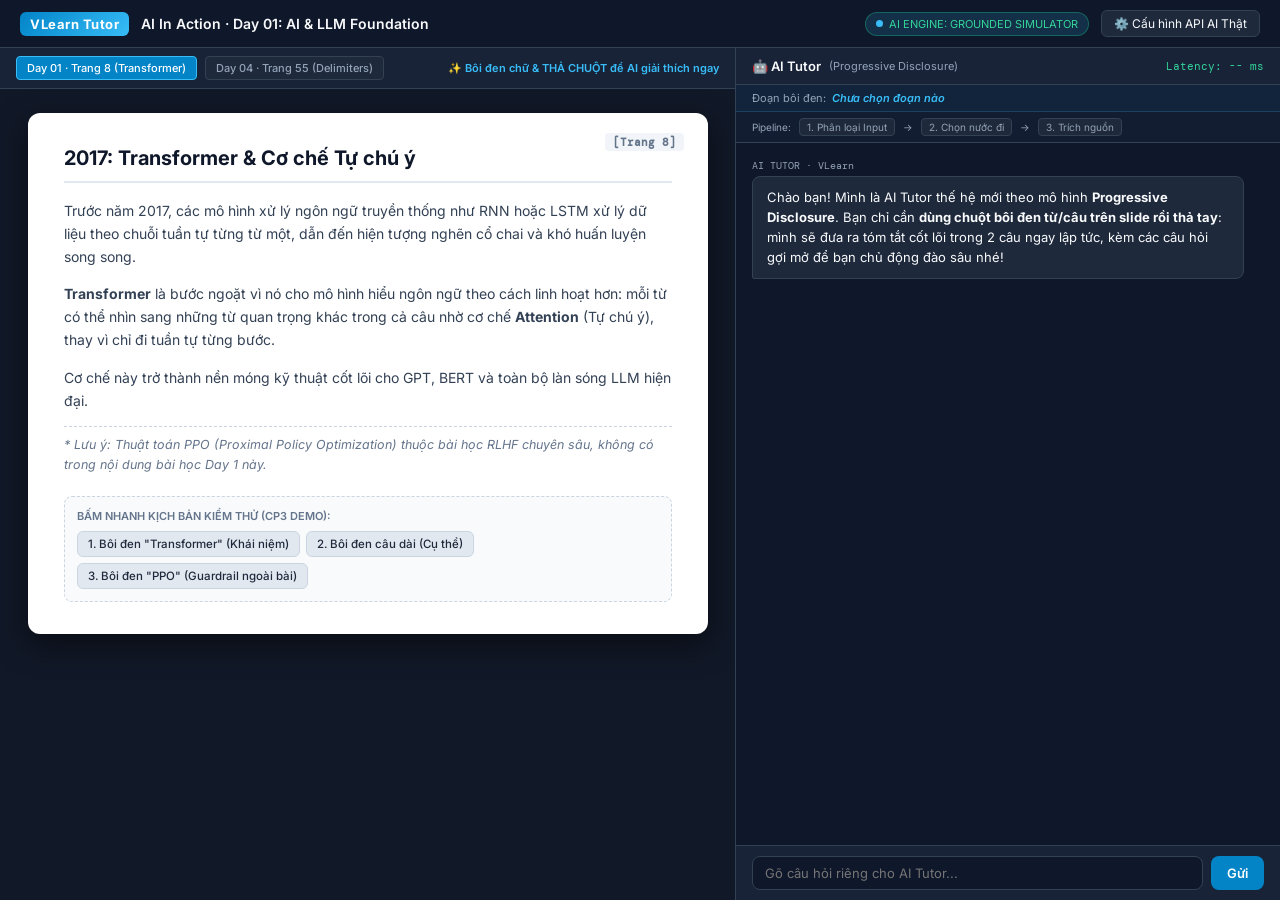
==== codebase/index.html @ 0c8eb166 "feat(CP3): Hoàn thiện VLearn AI Tutor prototype và bộ đánh giá 20 test cases 100% pass rate - Codeba" ====
<!DOCTYPE html>
<html lang="vi">
<head>
<meta charset="UTF-8">
<meta name="viewport" content="width=device-width, initial-scale=1.0">
<title>VLearn AI Tutor · Live Demo CP3 (Progressive Disclosure & Grounded AI)</title>
<link href="https://fonts.googleapis.com/css2?family=Inter:wght@400;500;600;700&family=DM+Mono:wght@400;500&display=swap" rel="stylesheet">
<link rel="stylesheet" href="style.css">
</head>
<body>

<!-- HEADER -->
<header>
  <div class="logo-area">
    <div class="logo-badge">VLearn Tutor</div>
    <div class="course-title" id="header-course-title">AI In Action · Day 01: AI & LLM Foundation</div>
  </div>
  <div class="header-actions">
    <div class="ai-engine-badge" id="engine-badge">
      <div class="engine-dot" id="engine-dot"></div>
      <span id="engine-label">AI ENGINE: GROUNDED SIMULATOR</span>
    </div>
    <button class="btn-config" onclick="openConfigModal()">⚙️ Cấu hình API AI Thật</button>
  </div>
</header>

<!-- WORKSPACE -->
<div class="workspace">

  <!-- LEFT: SLIDE VIEWER -->
  <div class="slide-container">
    <div class="slide-toolbar">
      <div class="slide-tabs">
        <button class="slide-tab-btn active" id="tab-d1" onclick="switchSlide('d1')">Day 01 · Trang 8 (Transformer)</button>
        <button class="slide-tab-btn" id="tab-d4" onclick="switchSlide('d4')">Day 04 · Trang 55 (Delimiters)</button>
      </div>
      <span style="color: var(--accent); font-weight: 600; font-size: 11px;">✨ Bôi đen chữ & THẢ CHUỘT để AI giải thích ngay</span>
    </div>
    
    <div class="slide-content-wrap">
      
      <!-- SLIDE DAY 01 -->
      <div class="slide-canvas" id="slide-canvas-d1">
        <div class="slide-num">[Trang 8]</div>
        <h1 class="slide-h1">2017: Transformer & Cơ chế Tự chú ý</h1>
        
        <p class="slide-p">
          Trước năm 2017, các mô hình xử lý ngôn ngữ truyền thống như RNN hoặc LSTM xử lý dữ liệu theo chuỗi tuần tự từng từ một, dẫn đến hiện tượng nghẽn cổ chai và khó huấn luyện song song.
        </p>

        <p class="slide-p">
          <strong>Transformer</strong> là bước ngoặt vì nó cho mô hình hiểu ngôn ngữ theo cách linh hoạt hơn: mỗi từ có thể nhìn sang những từ quan trọng khác trong cả câu nhờ cơ chế <strong>Attention</strong> (Tự chú ý), thay vì chỉ đi tuần tự từng bước.
        </p>

        <p class="slide-p">
          Cơ chế này trở thành nền móng kỹ thuật cốt lõi cho GPT, BERT và toàn bộ làn sóng LLM hiện đại.
        </p>

        <p class="slide-p" style="color: #64748b; font-size: 12.5px; border-top: 1px dashed #cbd5e1; padding-top: 8px;">
          <em>* Lưu ý: Thuật toán PPO (Proximal Policy Optimization) thuộc bài học RLHF chuyên sâu, không có trong nội dung bài học Day 1 này.</em>
        </p>

        <div class="slide-actions">
          <div class="slide-actions-title">Bấm nhanh kịch bản kiểm thử (CP3 Demo):</div>
          <div class="action-btns">
            <button class="scenario-btn" onclick="autoSelectText('Transformer', 'd1')">1. Bôi đen "Transformer" (Khái niệm)</button>
            <button class="scenario-btn" onclick="autoSelectText('mỗi từ có thể nhìn sang những từ quan trọng khác trong cả câu', 'd1')">2. Bôi đen câu dài (Cụ thể)</button>
            <button class="scenario-btn" onclick="autoSelectText('Thuật toán PPO (Proximal Policy Optimization)', 'd1')">3. Bôi đen "PPO" (Guardrail ngoài bài)</button>
          </div>
        </div>
      </div>

      <!-- SLIDE DAY 04 -->
      <div class="slide-canvas" id="slide-canvas-d4" style="display: none;">
        <div class="slide-num">[Trang 55]</div>
        <h1 class="slide-h1">Kỹ thuật Delimiters & Cô Lập Dữ Liệu Input</h1>
        
        <p class="slide-p">
          Khi xây dựng Agent trong production, lỗi phổ biến nhất là để dữ liệu đầu vào trộn lẫn trực tiếp với chỉ dẫn của hệ thống, gây ra rủi ro Prompt Injection và Context Bleed.
        </p>

        <div class="slide-code-box">
&lt;instruction&gt;Chỉ xử lý văn bản nằm trong thẻ &lt;user_query&gt;&lt;/instruction&gt;
&lt;user_query&gt;Bao bọc mọi dữ liệu từ User, API responses, hoặc DB queries&lt;/user_query&gt;
        </div>

        <p class="slide-p">
          <strong>Bao bọc mọi dữ liệu từ User, API responses, hoặc DB queries</strong> vào trong các thẻ định danh rõ ràng giúp mô hình phân định ranh giới giữa lệnh thực thi và dữ liệu thô.
        </p>

        <p class="slide-p">
          Nguyên tắc <strong>Tính nhất quán</strong>: Duy trì đồng nhất một loại thẻ phân tách xuyên suốt toàn bộ prompt để mô hình hình thành khuôn mẫu nhận diện ổn định.
        </p>

        <div class="slide-actions">
          <div class="slide-actions-title">Bấm nhanh kịch bản kiểm thử (Khắc phục lỗi Chatbot cũ):</div>
          <div class="action-btns">
            <button class="scenario-btn" onclick="autoSelectText('Bao bọc mọi dữ liệu từ User, API responses, hoặc DB queries', 'd4')">1. Bôi đen "Bao bọc mọi dữ liệu" (TC01)</button>
            <button class="scenario-btn" onclick="autoSelectText('Tính nhất quán', 'd4')">2. Bôi đen "Tính nhất quán" (TC03 - 3 từ)</button>
            <button class="scenario-btn" onclick="autoSelectText('context loop harness', 'd4')">3. Bôi đen "context loop harness" (TC04 - Tránh bịa trang 1077)</button>
          </div>
        </div>
      </div>

    </div>

    <!-- Floating Auto-Toast -->
    <div id="auto-toast">⚡ Đã nhận diện bôi đen, AI Tutor đang phân tích...</div>
  </div>

  <!-- RIGHT: AI TUTOR PANEL -->
  <div class="tutor-container">
    <div class="tutor-header">
      <div class="tutor-title">
        <span>🤖 AI Tutor</span>
        <span style="font-size: 11px; color: var(--text-muted); font-weight: normal;">(Progressive Disclosure)</span>
      </div>
      <div style="font-size: 11px; color: var(--success); font-family: 'DM Mono', monospace;" id="latency-display">
        Latency: -- ms
      </div>
    </div>

    <!-- Active Selection Banner -->
    <div class="selection-banner">
      <span>Đoạn bôi đen:</span>
      <span class="selection-text" id="selection-preview">Chưa chọn đoạn nào</span>
    </div>

    <!-- AI Decision Monitor (HAX G11) -->
    <div class="decision-bar" id="decision-bar">
      <span>Pipeline:</span>
      <span class="decision-step" id="step-detector">1. Phân loại Input</span>
      <span>→</span>
      <span class="decision-step" id="step-move">2. Chọn nước đi</span>
      <span>→</span>
      <span class="decision-step" id="step-ground">3. Trích nguồn</span>
    </div>

    <!-- Chat Messages -->
    <div class="chat-box" id="chat-box">
      <div class="msg msg-ai">
        <div class="msg-label">AI TUTOR · VLearn</div>
        <div class="msg-bubble">
          Chào bạn! Mình là AI Tutor thế hệ mới theo mô hình <strong>Progressive Disclosure</strong>. Bạn chỉ cần <strong>dùng chuột bôi đen từ/câu trên slide rồi thả tay</strong>: mình sẽ đưa ra tóm tắt cốt lõi trong 2 câu ngay lập tức, kèm các câu hỏi gợi mở để bạn chủ động đào sâu nhé!
        </div>
      </div>
    </div>

    <!-- Input Box -->
    <div class="tutor-footer">
      <input type="text" class="chat-input" id="user-input" placeholder="Gõ câu hỏi riêng cho AI Tutor..." onkeydown="if(event.key==='Enter') sendCustomMessage()">
      <button class="send-btn" onclick="sendCustomMessage()">Gửi</button>
    </div>
  </div>

</div>

<!-- API CONFIG MODAL -->
<div class="modal-overlay" id="config-modal">
  <div class="modal-card">
    <div class="modal-h2">
      <span>⚙️ Cấu hình API AI Thật (CP3)</span>
      <span class="modal-close" onclick="closeConfigModal()">✕</span>
    </div>
    <div class="modal-desc">
      Nhập API key của bạn để hệ thống thực hiện <strong>lời gọi AI thật</strong> trực tiếp khi bôi đen trên slide. Key chỉ lưu tại <code>localStorage</code> trên trình duyệt của bạn, hoàn toàn bảo mật và không bị commit lên git.
    </div>

    <div class="form-group">
      <label class="form-label">Chọn Nhà Cung Cấp AI:</label>
      <select class="form-select" id="api-provider" onchange="toggleProviderHelp()">
        <option value="gemini">Google Gemini (Khuyến nghị - Miễn phí 1500 req/ngày)</option>
        <option value="openai">OpenAI (GPT-4o-mini)</option>
        <option value="mock">Mô phỏng Grounded (Offline / Không cần Key)</option>
      </select>
    </div>

    <div class="form-group" id="key-group">
      <label class="form-label" id="key-label">Google Gemini API Key:</label>
      <input type="password" class="form-input" id="api-key" placeholder="Dán API Key vào đây (AIzaSy...)">
      <div style="font-size: 11px; color: var(--text-muted); margin-top: 5px;" id="key-help">
        Lấy key miễn phí tại: <a href="https://aistudio.google.com/app/apikey" target="_blank" style="color: var(--accent);">aistudio.google.com</a>
      </div>
    </div>

    <div class="modal-footer">
      <button class="btn-config" onclick="closeConfigModal()">Đóng</button>
      <button class="btn-save" onclick="saveApiKey()">Lưu cấu hình</button>
    </div>
  </div>
</div>


<script src="app.js"></script>
</body>
</html>
---- codebase/style.css ----
:root {
    --bg-dark: #0b1120;
    --bg-panel: #131d31;
    --bg-card: #1e293b;
    --border: #334155;
    --text-main: #f8fafc;
    --text-muted: #94a3b8;
    --accent: #38bdf8;
    --accent-hover: #0284c7;
    --success: #34d399;
    --warning: #fbbf24;
    --danger: #f87171;
  }

  * { box-sizing: border-box; margin: 0; padding: 0; font-family: 'Inter', sans-serif; }
  body { background: var(--bg-dark); color: var(--text-main); height: 100vh; display: flex; flex-direction: column; overflow: hidden; }

  /* Header */
  header {
    background: #0f172a;
    border-bottom: 1px solid var(--border);
    padding: 10px 20px;
    display: flex;
    justify-content: space-between;
    align-items: center;
  }
  .logo-area { display: flex; align-items: center; gap: 12px; }
  .logo-badge {
    background: linear-gradient(135deg, #0284c7, #38bdf8);
    color: #fff;
    font-weight: 700;
    font-size: 13px;
    padding: 4px 10px;
    border-radius: 6px;
    letter-spacing: 0.5px;
  }
  .course-title { font-size: 14px; font-weight: 600; color: var(--text-main); }
  
  .header-actions { display: flex; align-items: center; gap: 12px; }
  .ai-engine-badge {
    background: rgba(16, 185, 129, 0.15);
    border: 1px solid rgba(16, 185, 129, 0.4);
    color: #34d399;
    font-family: 'DM Mono', monospace;
    font-size: 11px;
    padding: 4px 10px;
    border-radius: 20px;
    display: flex;
    align-items: center;
    gap: 6px;
  }
  .engine-dot { width: 7px; height: 7px; border-radius: 50%; background: #34d399; }
  .btn-config {
    background: #1e293b;
    border: 1px solid var(--border);
    color: var(--text-main);
    padding: 5px 12px;
    border-radius: 6px;
    font-size: 12px;
    cursor: pointer;
    display: flex;
    align-items: center;
    gap: 6px;
    transition: all 0.2s;
  }
  .btn-config:hover { background: #334155; border-color: var(--accent); }

  /* Workspace */
  .workspace {
    flex: 1;
    display: grid;
    grid-template-columns: 1.15fr 0.85fr;
    overflow: hidden;
  }

  /* Left: Slide Viewer */
  .slide-container {
    background: #111827;
    border-right: 1px solid var(--border);
    display: flex;
    flex-direction: column;
    overflow: hidden;
    position: relative;
  }
  .slide-toolbar {
    background: #182338;
    border-bottom: 1px solid var(--border);
    padding: 8px 16px;
    display: flex;
    justify-content: space-between;
    align-items: center;
    font-size: 12px;
  }
  .slide-tabs { display: flex; gap: 8px; }
  .slide-tab-btn {
    background: #1e293b;
    border: 1px solid var(--border);
    color: var(--text-muted);
    padding: 4px 10px;
    border-radius: 4px;
    font-size: 11px;
    cursor: pointer;
    font-weight: 500;
  }
  .slide-tab-btn.active {
    background: var(--accent-hover);
    color: #fff;
    border-color: var(--accent);
  }

  .slide-content-wrap {
    flex: 1;
    padding: 24px;
    overflow-y: auto;
    display: flex;
    justify-content: center;
    align-items: flex-start;
  }
  .slide-canvas {
    background: #ffffff;
    color: #0f172a;
    width: 100%;
    max-width: 680px;
    min-height: 440px;
    border-radius: 12px;
    box-shadow: 0 10px 30px rgba(0,0,0,0.5);
    padding: 32px 36px;
    position: relative;
    user-select: text;
    cursor: text;
  }
  .slide-num {
    position: absolute;
    top: 20px;
    right: 24px;
    font-family: 'DM Mono', monospace;
    font-size: 11px;
    color: #64748b;
    font-weight: 600;
    background: #f1f5f9;
    padding: 2px 8px;
    border-radius: 4px;
  }
  .slide-h1 {
    font-size: 20px;
    font-weight: 700;
    color: #0f172a;
    margin-bottom: 16px;
    line-height: 1.3;
    border-bottom: 2px solid #e2e8f0;
    padding-bottom: 10px;
  }
  .slide-p {
    font-size: 14px;
    line-height: 1.65;
    color: #334155;
    margin-bottom: 14px;
  }
  .slide-code-box {
    background: #f8fafc;
    border: 1px solid #cbd5e1;
    border-left: 4px solid #0284c7;
    border-radius: 6px;
    padding: 12px 14px;
    font-family: 'DM Mono', monospace;
    font-size: 12.5px;
    color: #0f172a;
    margin: 12px 0;
    line-height: 1.5;
  }

  /* Quick Scenario Buttons */
  .slide-actions {
    margin-top: 20px;
    background: #f8fafc;
    border: 1px dashed #cbd5e1;
    border-radius: 8px;
    padding: 12px;
  }
  .slide-actions-title {
    font-size: 11px;
    font-weight: 600;
    color: #64748b;
    text-transform: uppercase;
    margin-bottom: 8px;
  }
  .action-btns { display: flex; flex-wrap: wrap; gap: 6px; }
  .scenario-btn {
    background: #e2e8f0;
    border: 1px solid #cbd5e1;
    color: #1e293b;
    font-size: 11.5px;
    padding: 5px 10px;
    border-radius: 6px;
    cursor: pointer;
    font-weight: 500;
    transition: all 0.15s;
  }
  .scenario-btn:hover { background: #0284c7; color: #fff; border-color: #0284c7; }

  /* Toast */
  #auto-toast {
    position: absolute;
    bottom: 16px;
    left: 50%;
    transform: translateX(-50%);
    background: rgba(15, 23, 42, 0.95);
    color: #38bdf8;
    border: 1px solid var(--accent);
    padding: 8px 18px;
    border-radius: 20px;
    font-size: 12px;
    font-weight: 600;
    display: none;
    box-shadow: 0 4px 20px rgba(0,0,0,0.4);
    z-index: 100;
  }

  /* Right: AI Tutor Panel */
  .tutor-container {
    background: #0f172a;
    display: flex;
    flex-direction: column;
    overflow: hidden;
  }
  .tutor-header {
    background: #182338;
    border-bottom: 1px solid var(--border);
    padding: 10px 16px;
    display: flex;
    justify-content: space-between;
    align-items: center;
  }
  .tutor-title { font-size: 13px; font-weight: 600; display: flex; align-items: center; gap: 8px; }

  /* Selection Banner */
  .selection-banner {
    background: rgba(56, 189, 248, 0.08);
    border-bottom: 1px solid rgba(56, 189, 248, 0.2);
    padding: 6px 16px;
    font-size: 11px;
    color: var(--text-muted);
    display: flex;
    align-items: center;
    gap: 6px;
  }
  .selection-text { color: var(--accent); font-weight: 600; font-style: italic; overflow: hidden; text-overflow: ellipsis; white-space: nowrap; max-width: 400px; }

  /* Decision Bar (HAX G11) */
  .decision-bar {
    background: #131d31;
    border-bottom: 1px solid var(--border);
    padding: 6px 16px;
    display: flex;
    align-items: center;
    gap: 8px;
    font-family: 'DM Mono', monospace;
    font-size: 10px;
    color: var(--text-muted);
  }
  .decision-step {
    padding: 2px 7px;
    border-radius: 4px;
    background: #1e293b;
    border: 1px solid #334155;
    color: var(--text-muted);
  }
  .decision-step.active {
    background: rgba(56, 189, 248, 0.15);
    border-color: var(--accent);
    color: var(--accent);
    font-weight: 600;
  }

  /* Chat Box */
  .chat-box {
    flex: 1;
    padding: 16px;
    overflow-y: auto;
    display: flex;
    flex-direction: column;
    gap: 12px;
  }
  .msg {
    display: flex;
    flex-direction: column;
    max-width: 96%;
  }
  .msg-user { align-self: flex-end; }
  .msg-ai { align-self: flex-start; }
  .msg-label {
    font-size: 10px;
    font-family: 'DM Mono', monospace;
    margin-bottom: 4px;
    color: var(--text-muted);
  }
  .msg-bubble {
    padding: 10px 14px;
    border-radius: 8px;
    font-size: 13px;
    line-height: 1.55;
  }
  .msg-user .msg-bubble {
    background: #0284c7;
    color: #fff;
    border-bottom-right-radius: 2px;
  }
  .msg-ai .msg-bubble {
    background: #1e293b;
    border: 1px solid var(--border);
    color: var(--text-main);
    border-bottom-left-radius: 2px;
  }
  .progressive-msg .msg-bubble {
    border-left: 3px solid var(--accent);
    background: #132238;
  }
  .citation-tag {
    display: inline-flex;
    align-items: flex-start;
    gap: 5px;
    background: rgba(56, 189, 248, 0.12);
    border: 1px solid rgba(56, 189, 248, 0.35);
    color: #7dd3fc;
    padding: 4px 9px;
    border-radius: 6px;
    font-size: 11px;
    font-family: 'DM Mono', monospace;
    margin-top: 8px;
    line-height: 1.4;
    word-break: break-word;
  }

  /* Progressive Box (Tier 2) */
  .progressive-box {
    margin-top: 10px;
    background: rgba(15, 23, 42, 0.7);
    border: 1px solid var(--border);
    border-radius: 8px;
    padding: 10px 12px;
  }
  .progressive-title {
    font-size: 11px;
    font-weight: 600;
    color: var(--accent);
    margin-bottom: 8px;
    display: flex;
    align-items: center;
    gap: 4px;
    text-transform: uppercase;
  }
  .quick-options { display: flex; flex-direction: column; gap: 6px; margin-bottom: 8px; }
  .quick-btn {
    background: #1e293b;
    border: 1px solid #38bdf8;
    color: #e2e8f0;
    padding: 7px 12px;
    border-radius: 6px;
    font-size: 12px;
    font-weight: 500;
    text-align: left;
    cursor: pointer;
    transition: all 0.2s ease;
    line-height: 1.4;
    display: flex;
    align-items: center;
    justify-content: space-between;
    box-shadow: 0 1px 3px rgba(0,0,0,0.2);
  }
  .quick-btn::after {
    content: "➔";
    font-size: 11px;
    color: #38bdf8;
    margin-left: 8px;
    flex-shrink: 0;
    transition: transform 0.2s;
  }
  .quick-btn:hover { 
    background: #0284c7; 
    border-color: #38bdf8; 
    color: #ffffff;
    box-shadow: 0 2px 6px rgba(56, 189, 248, 0.3);
  }
  .quick-btn:hover::after {
    transform: translateX(3px);
    color: #ffffff;
  }

  /* Custom Question Box (HAX G9) */
  .custom-question-wrap {
    border-top: 1px dashed var(--border);
    padding-top: 8px;
    display: flex;
    gap: 6px;
  }
  .custom-question-input {
    flex: 1;
    background: #0f172a;
    border: 1px solid var(--border);
    border-radius: 6px;
    padding: 6px 10px;
    color: #fff;
    font-size: 12px;
    outline: none;
  }
  .custom-question-input:focus { border-color: var(--accent); }
  .custom-send-btn {
    background: #0284c7;
    border: none;
    color: #fff;
    padding: 6px 12px;
    border-radius: 6px;
    font-size: 12px;
    font-weight: 600;
    cursor: pointer;
    transition: background 0.15s;
  }
  .custom-send-btn:hover { background: var(--accent-hover); }

  /* Tutor Footer Input */
  .tutor-footer {
    background: #182338;
    padding: 10px 16px;
    border-top: 1px solid var(--border);
    display: flex;
    gap: 8px;
  }
  .chat-input {
    flex: 1;
    background: #0f172a;
    border: 1px solid var(--border);
    border-radius: 8px;
    padding: 8px 12px;
    color: #fff;
    font-size: 13px;
    outline: none;
  }
  .chat-input:focus { border-color: var(--accent); }
  .send-btn {
    background: #0284c7;
    border: none;
    color: #fff;
    padding: 8px 16px;
    border-radius: 8px;
    font-weight: 600;
    font-size: 13px;
    cursor: pointer;
  }
  .send-btn:hover { background: var(--accent-hover); }

  /* API Config Modal */
  .modal-overlay {
    position: fixed;
    top: 0; left: 0; right: 0; bottom: 0;
    background: rgba(0,0,0,0.7);
    display: none;
    justify-content: center;
    align-items: center;
    z-index: 1000;
  }
  .modal-card {
    background: #1e293b;
    border: 1px solid var(--border);
    border-radius: 12px;
    width: 90%;
    max-width: 480px;
    padding: 24px;
    box-shadow: 0 10px 30px rgba(0,0,0,0.5);
  }
  .modal-h2 { font-size: 16px; font-weight: 700; margin-bottom: 12px; display: flex; justify-content: space-between; align-items: center; }
  .modal-close { cursor: pointer; color: var(--text-muted); font-size: 18px; }
  .modal-desc { font-size: 12px; color: var(--text-muted); margin-bottom: 16px; line-height: 1.5; }
  .form-group { margin-bottom: 14px; }
  .form-label { display: block; font-size: 12px; font-weight: 600; margin-bottom: 6px; }
  .form-select, .form-input {
    width: 100%;
    background: #0f172a;
    border: 1px solid var(--border);
    border-radius: 6px;
    padding: 8px 12px;
    color: #fff;
    font-size: 13px;
    outline: none;
  }
  .form-select:focus, .form-input:focus { border-color: var(--accent); }
  .modal-footer { display: flex; justify-content: flex-end; gap: 8px; margin-top: 18px; }
  .btn-save { background: #0284c7; color: #fff; border: none; padding: 8px 16px; border-radius: 6px; font-weight: 600; cursor: pointer; font-size: 13px; }
  .btn-save:hover { background: var(--accent-hover); }
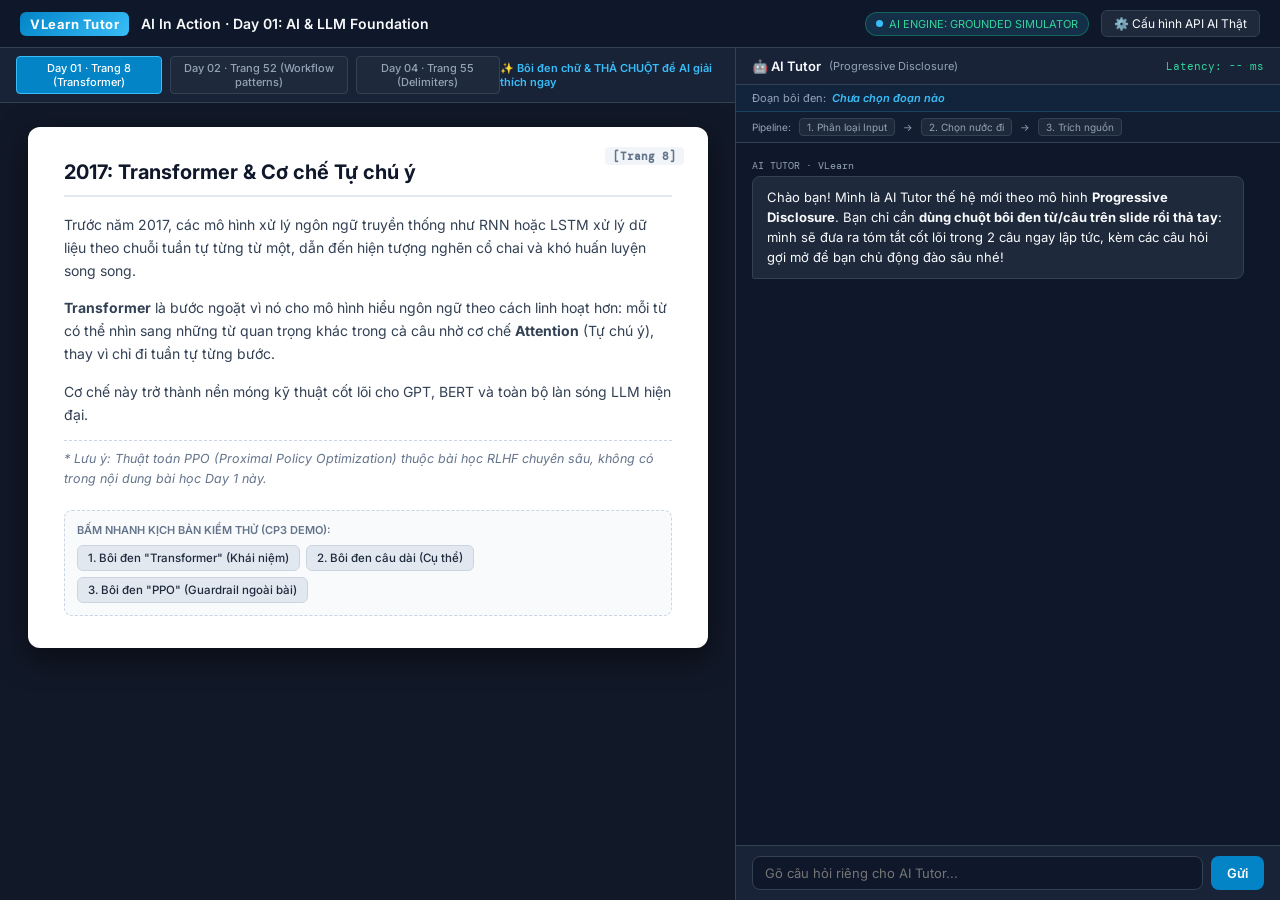
==== commit 2c1dea55: "feat(ui): add Day 02 slide canvas and interactive testing buttons for Workflow patterns" ====
--- a/codebase/index.html
+++ b/codebase/index.html
@@ -32,6 +32,7 @@
     <div class="slide-toolbar">
       <div class="slide-tabs">
         <button class="slide-tab-btn active" id="tab-d1" onclick="switchSlide('d1')">Day 01 · Trang 8 (Transformer)</button>
+        <button class="slide-tab-btn" id="tab-d2" onclick="switchSlide('d2')">Day 02 · Trang 52 (Workflow patterns)</button>
         <button class="slide-tab-btn" id="tab-d4" onclick="switchSlide('d4')">Day 04 · Trang 55 (Delimiters)</button>
       </div>
       <span style="color: var(--accent); font-weight: 600; font-size: 11px;">✨ Bôi đen chữ & THẢ CHUỘT để AI giải thích ngay</span>
@@ -70,6 +71,41 @@
         </div>
       </div>
 
+      <!-- SLIDE DAY 02 -->
+      <div class="slide-canvas" id="slide-canvas-d2" style="display: none;">
+        <div class="slide-num">[DAY 02 · 52 / 83]</div>
+        <h1 class="slide-h1">Workflow patterns — đủ cho hầu hết bài toán</h1>
+        <div style="font-size: 13px; color: #0284c7; font-weight: 600; margin-bottom: 12px;">
+          — Ba mô hình cơ bản theo Anthropic · Building Effective Agents (2024)
+        </div>
+        
+        <p class="slide-p">
+          <strong>1. Prompt Chaining:</strong> Chia task thành chuỗi bước tuần tự, có <em>gate</em> kiểm tra giữa các bước (VD: Viết outline → check → viết bài). Ý nghĩa: đổi độ trễ lấy độ chính xác.
+        </p>
+
+        <p class="slide-p">
+          <strong>2. Routing:</strong> Phân loại input → đưa vào nhánh chuyên biệt, tối ưu từng loại riêng (VD: CS query → FAQ / refund / kỹ thuật). Ý nghĩa: câu dễ đi model rẻ, câu khó đi model mạnh.
+        </p>
+
+        <p class="slide-p">
+          <strong>3. Parallelization:</strong> Chạy song song rồi tổng hợp (sectioning), hoặc chạy nhiều lần lấy vote (VD: Guardrail + response đồng thời). Ý nghĩa: vote để giảm rủi ro một đầu ra sai.
+        </p>
+
+        <p class="slide-p" style="color: #64748b; font-size: 12.5px; border-top: 1px dashed #cbd5e1; padding-top: 8px;">
+          <em>* NGUYÊN TẮC ANTHROPIC: Luôn ưu tiên giải pháp đơn giản nhất; chỉ tăng độ phức tạp khi thực sự cần thiết. 3 mô hình cơ bản đã đủ đáp ứng hầu hết bài toán thực tế.</em>
+        </p>
+
+        <div class="slide-actions">
+          <div class="slide-actions-title">Bấm nhanh kịch bản kiểm thử (Anthropic Workflow Patterns):</div>
+          <div class="action-btns">
+            <button class="scenario-btn" onclick="autoSelectText('Workflow patterns', 'd2')">1. Bôi đen "Workflow patterns"</button>
+            <button class="scenario-btn" onclick="autoSelectText('Prompt Chaining', 'd2')">2. Bôi đen "Prompt Chaining"</button>
+            <button class="scenario-btn" onclick="autoSelectText('Routing', 'd2')">3. Bôi đen "Routing"</button>
+            <button class="scenario-btn" onclick="autoSelectText('Parallelization', 'd2')">4. Bôi đen "Parallelization"</button>
+          </div>
+        </div>
+      </div>
+
       <!-- SLIDE DAY 04 -->
       <div class="slide-canvas" id="slide-canvas-d4" style="display: none;">
         <div class="slide-num">[Trang 55]</div>
